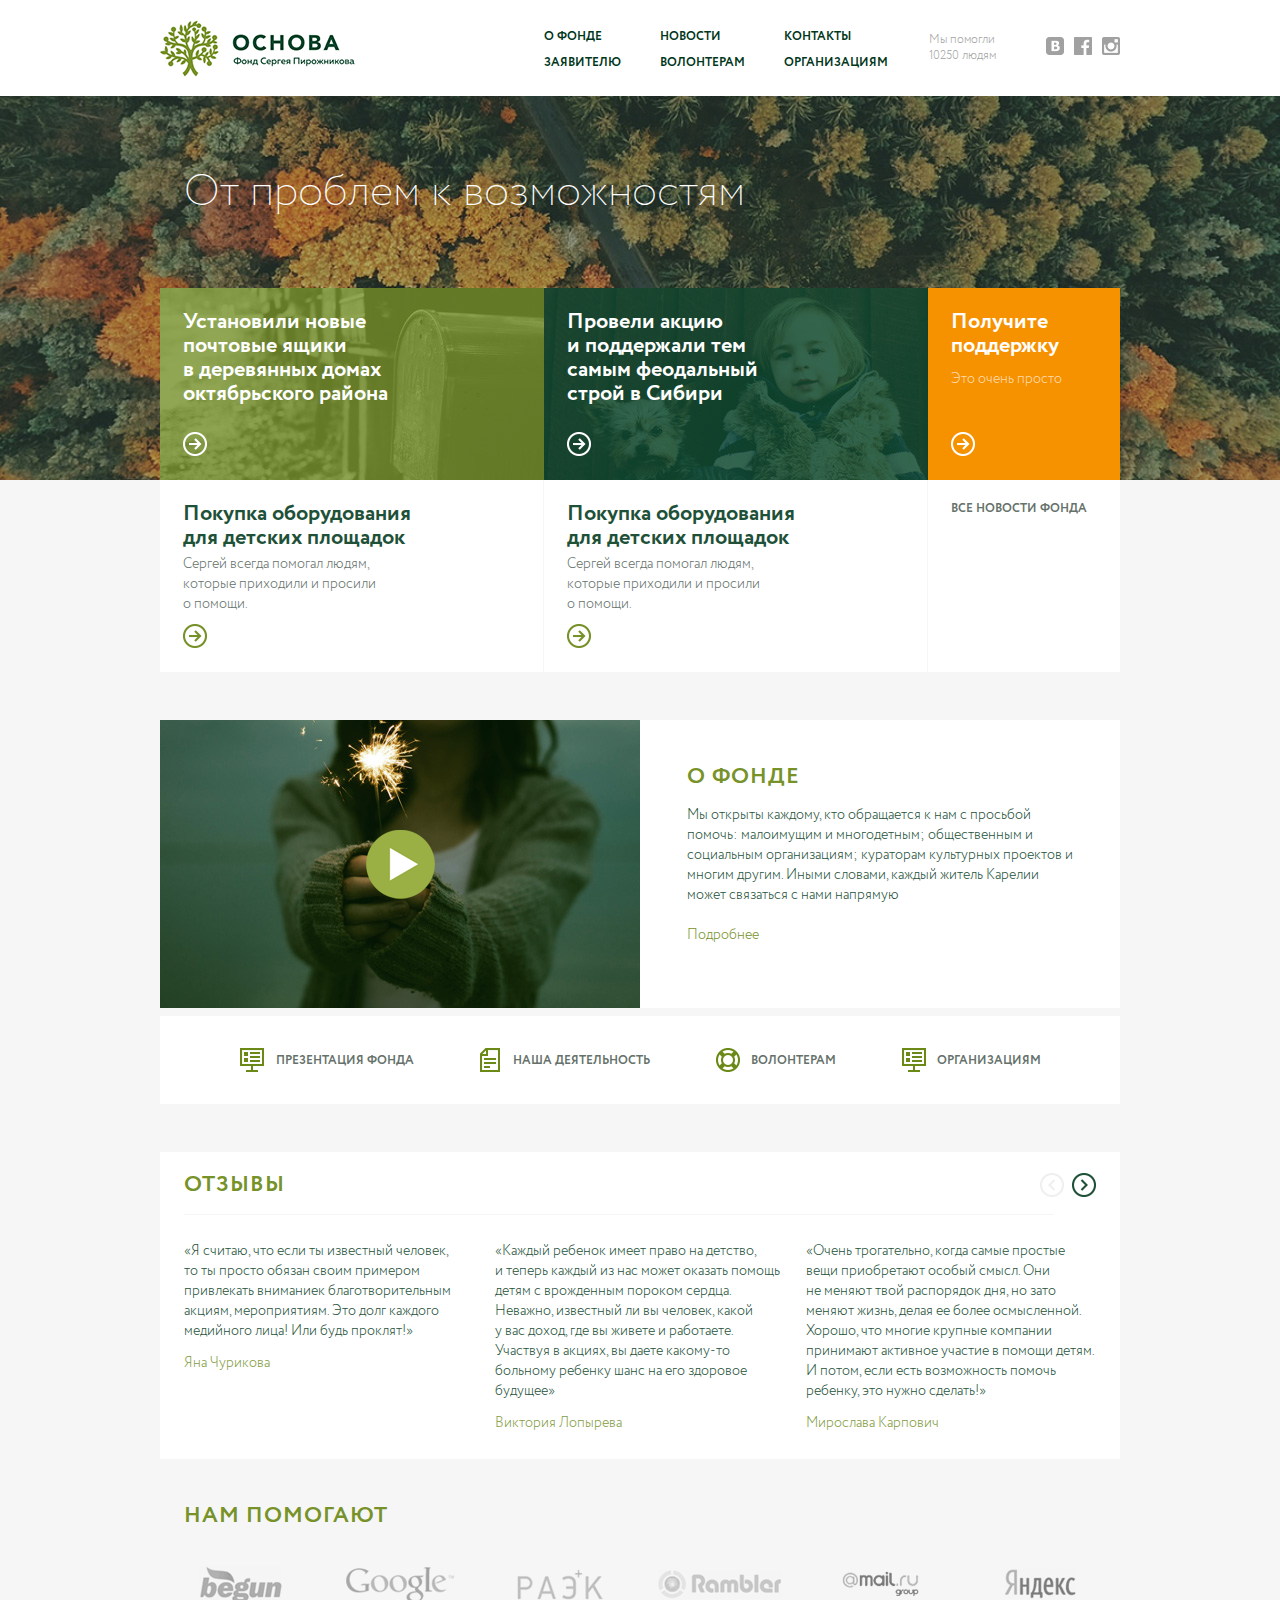
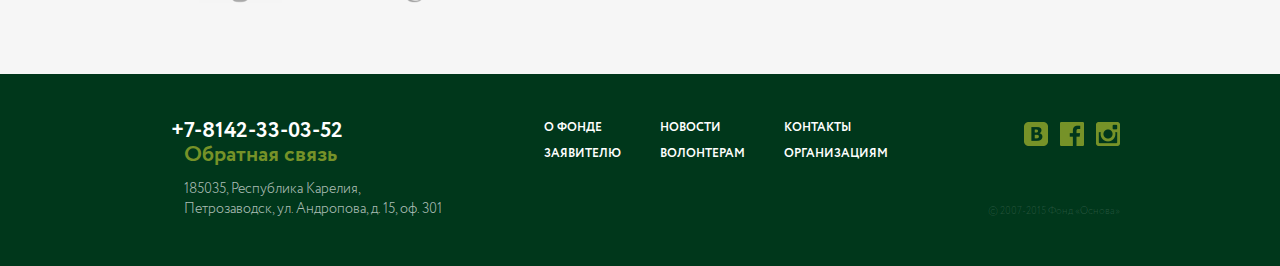
==== index.html @ 76811598 "original" ====
﻿<!DOCTYPE html>
<html>
<head>
	<title>Основа</title>
	<meta charset="utf-8">
	<meta name="viewport" content="width=1020, user-scalable=yes">
	<!--<link href="./favicon.ico" rel="shortcut icon">-->
	<link href="./css/style.css" rel="stylesheet">
	<script src="./js/jquery.js"></script>
	<!--[if IE 8]>
		<script src="http://html5shiv.googlecode.com/svn/trunk/html5.js"></script>
	<![endif]-->
</head>
<body>
	<div class="wrapper">
		<header>
			<img src="./img/logo.png" width="195" height="57" class="logo" alt="">
			<nav>
				<ul>
					<li>
						<p><a href="#">О фонде</a></p>
						<p><a href="#">Заявителю</a></p>
					</li>
					<li>
						<p><a href="#">Новости</a></p>
						<p><a href="#">Волонтерам</a></p>
					</li>
					<li>
						<p><a href="#">Контакты</a></p>
						<p><a href="#">Организациям</a></p>
					</li>
				</ul>
			</nav>
			<h6>Мы помогли<br> <strong>10250</strong> людям</h6>
			<ul>
				<li><a href="#"><img src="./img/vk_icon.png" width="18" height="18" alt=""></a></li>
				<li><a href="#"><img src="./img/fb_icon.png" width="18" height="18" alt=""></a></li>
				<li><a href="#"><img src="./img/in_icon.png" width="18" height="18" alt=""></a></li>
			</ul>
		</header>
		<div class="introduction">
			<img src="./pic/index_intro.jpg" width="1152" height="384" alt="">
		</div>
		<div class="content">
			<h1>От проблем к возможностям</h1>
			<ul class="news-i">
				<li>
					<h3><a href="#">Установили новые почтовые ящики<br> в деревянных домах октябрьского района</a></h3>
					<h6><a href="#"></a></h6>
					<img src="./pic/new_i_1.jpg" width="384" height="192" alt="">
				</li>
				<li>
					<h3><a href="#">Провели акцию<br> и поддержали тем самым феодальный строй в Сибири</a></h3>
					<h6><a href="#"></a></h6>
					<img src="./pic/new_i_2.jpg" width="384" height="192" alt="">
				</li>
				<li>
					<h3><a href="#">Получите поддержку</a></h3>
					<p>Это очень просто</p>
					<h6><a href="#"></a></h6>
				</li>
				<li>
					<h3><a href="#">Покупка оборудования для детских площадок</a></h3>
					<p>Сергей всегда помогал людям, которые приходили и просили<br> о помощи.</p>
					<h6><a href="#"></a></h6>
				</li>
				<li>
					<h3><a href="#">Покупка оборудования для детских площадок</a></h3>
					<p>Сергей всегда помогал людям, которые приходили и просили<br> о помощи.</p>
					<h6><a href="#"></a></h6>
				</li>
				<li>
					<h5><a href="#">Все новости фонда</a></h5>
				</li>
			</ul>
			<div class="about-i">
				<div>
					<div class="video">
						<a href="#"></a>
						<img src="./pic/about_v.jpg" width="480" height="288" alt="">
					</div>
					<div class="information">
						<h2>О фонде</h2>
						<p>Мы открыты каждому, кто обращается к нам с просьбой помочь: малоимущим и многодетным; общественным и социальным организациям; кураторам культурных проектов и многим другим. Иными словами, каждый житель Карелии может связаться с нами напрямую</p>
						<h6><a href="#">Подробнее</a></h6>
					</div>
				</div>
				<ul>
					<li><a href="#" class="icon1">Презентация фонда</a></li>
					<li><a href="#" class="icon2">Наша деятельность</a></li>
					<li><a href="#" class="icon3">Волонтерам</a></li>
					<li><a href="#" class="icon4">Организациям</a></li>
				</ul>
			</div>
			<div class="reviews-i">
				<h2>Отзывы</h2>
				<span class="prev disabled"></span>
				<span class="next"></span>
				<div>
					<ul class="active">
						<li>
							<p>«Я считаю, что если ты известный человек, то ты просто обязан своим примером привлекать вниманиек благотворительным акциям, мероприятиям. Это долг каждого медийного лица! Или будь проклят!»</p>
							<h6>Яна Чурикова</h6>
						</li>
						<li>
							<p>«Каждый ребенок имеет право на детство, и теперь каждый из нас может оказать помощь детям с врожденным пороком сердца. Неважно, известный ли вы человек, какой у вас доход, где вы живете и работаете. Участвуя в акциях, вы даете какому-то больному ребенку шанс на его здоровое будущее»</p>
							<h6>Виктория Лопырева</h6>
						</li>
						<li>
							<p>«Очень трогательно, когда самые простые вещи приобретают особый смысл. Они не меняют твой распорядок дня, но зато меняют жизнь, делая ее более осмысленной. Хорошо, что многие крупные компании принимают активное участие в помощи детям. И потом, если есть возможность помочь ребенку, это нужно сделать!»</p>
							<h6>Мирослава Карпович</h6>
						</li>
					</ul>
					<ul>
						<li>
							<p>«Каждый ребенок имеет право на детство, и теперь каждый из нас может оказать помощь детям с врожденным пороком сердца. Неважно, известный ли вы человек, какой у вас доход, где вы живете и работаете. Участвуя в акциях, вы даете какому-то больному ребенку шанс на его здоровое будущее»</p>
							<h6>Виктория Лопырева</h6>
						</li>
						<li>
							<p>«Я считаю, что если ты известный человек, то ты просто обязан своим примером привлекать вниманиек благотворительным акциям, мероприятиям. Это долг каждого медийного лица! Или будь проклят!»</p>
							<h6>Яна Чурикова</h6>
						</li>
						<li>
							<p>«Очень трогательно, когда самые простые вещи приобретают особый смысл. Они не меняют твой распорядок дня, но зато меняют жизнь, делая ее более осмысленной. Хорошо, что многие крупные компании принимают активное участие в помощи детям. И потом, если есть возможность помочь ребенку, это нужно сделать!»</p>
							<h6>Мирослава Карпович</h6>
						</li>
					</ul>
					<ul>
						<li>
							<p>«Очень трогательно, когда самые простые вещи приобретают особый смысл. Они не меняют твой распорядок дня, но зато меняют жизнь, делая ее более осмысленной. Хорошо, что многие крупные компании принимают активное участие в помощи детям. И потом, если есть возможность помочь ребенку, это нужно сделать!»</p>
							<h6>Мирослава Карпович</h6>
						</li>
						<li>
							<p>«Я считаю, что если ты известный человек, то ты просто обязан своим примером привлекать вниманиек благотворительным акциям, мероприятиям. Это долг каждого медийного лица! Или будь проклят!»</p>
							<h6>Яна Чурикова</h6>
						</li>
						<li>
							<p>«Каждый ребенок имеет право на детство, и теперь каждый из нас может оказать помощь детям с врожденным пороком сердца. Неважно, известный ли вы человек, какой у вас доход, где вы живете и работаете. Участвуя в акциях, вы даете какому-то больному ребенку шанс на его здоровое будущее»</p>
							<h6>Виктория Лопырева</h6>
						</li>
					</ul>
				</div>
			</div>
			<div class="help-i">
				<h2>Нам помогают</h2>
				<ul>
					<li><img src="./pic/h1.png" width="83" height="37" alt="">
					<li><img src="./pic/h2.png" width="110" height="37" alt="">
					<li><img src="./pic/h3.png" width="86" height="31" alt="">
					<li><img src="./pic/h4.png" width="124" height="29" alt="">
					<li><img src="./pic/h5.png" width="77" height="26" alt="">
					<li><img src="./pic/h6.png" width="72" height="30" alt="">
				</ul>
			</div>
		</div>
		<div class="clear"></div>
	</div>
	<footer>
		<div class="contacts">
			<h4><a href="tel:+78142330352">+7-8142-33-03-52</a></h4>
			<h6>Обратная связь</h6>
			<p>185035, Республика Карелия,<br> Петрозаводск, ул. Андропова, д. 15, оф. 301</p>
		</div>
		<ul class="nav">
			<li>
				<p><a href="#">О фонде</a></p>
				<p><a href="#">Заявителю</a></p>
			</li>
			<li>
				<p><a href="#">Новости</a></p>
				<p><a href="#">Волонтерам</a></p>
			</li>
			<li>
				<p><a href="#">Контакты</a></p>
				<p><a href="#">Организациям</a></p>
			</li>
		</ul>
		<ul class="social">
			<li><a href="#"><img src="./img/vk_f_icon.png" width="24" height="24" alt=""></a></li>
			<li><a href="#"><img src="./img/fb_f_icon.png" width="24" height="24" alt=""></a></li>
			<li><a href="#"><img src="./img/in_f_icon.png" width="24" height="24" alt=""></a></li>
		</ul>
		<p class="copy">© 2007-2015  Фонд «Основа»</p>
	</footer>
	<script src="./js/dynamic.js"></script>
</body>
</html>
---- css/style.css ----
﻿/* Fonts */

@font-face {
    font-family:'Circe';
    src:url('../fonts/circel.eot');
    src:url('../fonts/circel.eot?#iefix') format('embedded-opentype'),
        url('../fonts/circel.woff') format('woff'),
        url('../fonts/circel.ttf') format('truetype');
    font-weight:300;
    font-style:normal;
}
@font-face {
    font-family:'Circe';
    src:url('../fonts/circeel.eot');
    src:url('../fonts/circeel.eot?#iefix') format('embedded-opentype'),
        url('../fonts/circeel.woff') format('woff'),
        url('../fonts/circeel.ttf') format('truetype');
    font-weight:200;
    font-style:normal;
}
@font-face {
    font-family:'Circe';
    src:url('../fonts/circeb.eot');
    src:url('../fonts/circeb.eot?#iefix') format('embedded-opentype'),
        url('../fonts/circeb.woff') format('woff'),
        url('../fonts/circeb.ttf') format('truetype');
    font-weight:bold;
    font-style:normal;
}

/* Default */

html {
	height:100%;
}
body {
	width:100%;
	height:100%;
	color:#00361a;
	font-size:12px;
	line-height:16px;
	font-weight:300;
	font-family:'Circe', sans-serif;
	padding:0;
	margin:0;
	background:#f6f6f6;
	-webkit-tap-highlight-color:transparent;
}
p {
	text-indent:0;
	padding:0;
	margin:0 0 16px;
}
table {
	margin:0 0 16px;
	border-collapse:collapse;
}
table td {
	padding:0;
}
:focus {
	outline:none;
}
img {
	padding:0;
	margin:0;
	border:0;
}
a {
	color:#65716a;
	text-decoration:none;
	transition:all 0.1s linear;
	-webkit-transition:all 0.1s linear;
	-moz-transition:all 0.1s linear;
	-o-transition:all 0.1s linear;
}
a:hover {
	text-decoration:none;
}
form {
	margin:0;
}
ul {
	margin:0 0 10px 16px;
	padding:0;
}
ul li {
	padding:0;
	list-style:none;
}
ol {
	margin:0 0 10px 18px;
	padding:0;
}
* +html ol {
	padding:0 0 0 5px;
}
ol li {
	padding:0 0 0 16px;
}
input, select, textarea {
	color:#65716a;
	font-size:12px;
	font-family:'Circe', sans-serif;
	padding:0;
	margin:0;
	background:none;
	border:0;
	-moz-box-shadow:border-box;
	-webkit-box-shadow:border-box;
	box-sizing:border-box;
}
textarea {
	overflow:auto;
}
button {
	font-family:'Circe', sans-serif;
	margin:0;
	border:0;
	-moz-box-shadow:border-box;
	-webkit-box-shadow:border-box;
	box-sizing:border-box;
}
button::-moz-focus-inner {
	padding:0;
	border:0;
}
::-webkit-input-placeholder  {
	color:#a8a8a8;
}
:-moz-placeholder {
	color:#a8a8a8;
}
::-moz-placeholder {
	color:#a8a8a8;
}
:-ms-input-placeholder {
	color:#a8a8a8;
}
.wrapper {
	position:relative;
	min-width:1000px;
	min-height:100%;
	margin:0 auto;
}

/* Core */

header {
	position:relative;
	z-index:50;
	height:96px;
	background:#ffffff;
}
header .logo {
	position:absolute;
	left:50%;
	top:20px;
	margin-left:-480px;
}
header nav {
	position:absolute;
	left:50%;
	top:29px;
	margin:0 0 0 -96px;
}
header nav ul {
	margin:0;
}
header nav ul li {
	float:left;
	margin:0 0 0 39px;
}
header nav ul li:first-child {
	margin-left:0;
}
header nav ul li p {
	font-size:12px;
	line-height:16px;
	font-weight:bold;
	text-transform:uppercase;
	margin:0 0 10px;
}
header nav ul li a {
	color:#00361a;
}
header nav ul li a:hover, nav ul li .active a {
	color:rgb(0,54,26);
	color:rgba(0,54,26,0.3);
}
header h6 {
	position:absolute;
	left:50%;
	top:32px;
	color:#a1a1a1;
	font-size:12px;
	line-height:16px;
	font-weight:300;
	padding:0;
	margin:0 0 0 289px;
}
header > ul {
	position:absolute;
	right:50%;
	top:37px;
	margin:0 -480px 0 0;
}
header > ul li {
	float:left;
	margin:0 0 0 10px;
}
header > ul li:first-child {
	margin-left:0;
}
.introduction {
	position:relative;
	height:384px;
	margin-bottom:-313px;
	background-color:#004024;
}
.introduction img {
	display:none;
}
.introduction.custom {
	height:424px;
	margin-bottom:-366px;
}
.content {
	position:relative;
	z-index:20;
	width:960px;
	margin:0 auto 72px;
}
h1 {
	color:#ffffff;
	font-size:44px;
	line-height:48px;
	font-weight:200;
	padding:0 0 27px;
	margin:0 24px;
}
h4 {
	color:#ffffff;
	font-size:22px;
	line-height:32px;
	font-weight:300;
	padding:0;
	margin:0 24px 20px;
}
h6.date {
	color:rgb(255,255,255);
	color:rgba(255,255,255,0.7);
	font-size:14px;
	line-height:20px;
	font-weight:normal;
	padding:0;
	margin:-3px 24px 42px;
}
.news-i {
	clear:both;
	overflow:hidden;
	margin:46px 0 0;
}
.news-i li {
	position:relative;
	float:left;
	width:384px;
	height:192px;
	padding:22px 120px 54px 23px;
	background:#ffffff;
	border-right:1px solid #f6f6f6;
	-moz-box-shadow:border-box;
	-webkit-box-shadow:border-box;
	box-sizing:border-box;
}
.news-i li h3 {
	position:relative;
	z-index:5;
	color:#1e5138;
	font-size:22px;
	line-height:24px;
	padding:0;
	margin:0 0 4px;
}
.news-i li h3 a {
	color:#1e5138;
}
.news-i li p {
	position:relative;
	z-index:5;
	color:#65716a;
	font-size:14px;
	line-height:20px;
	margin:0 0 4px;
}
.news-i li h6 {
	position:absolute;
	left:23px;
	bottom:24px;
	z-index:5;
	padding:0;
	margin:0;
}
.news-i li h6 a {
	display:block;
	width:24px;
	height:24px;
	background:url('../img/more_icon.png') no-repeat left -24px;
}
.news-i li img {
	position:absolute;
	left:0;
	top:0;
	min-width:384px;
	min-height:192px;
}
.news-i li:nth-child(1), .news-i li:nth-child(2), .news-i li:nth-child(3) {
	border-right-width:0;
}
.news-i li:nth-child(1) h3, .news-i li:nth-child(2) h3, .news-i li:nth-child(3) h3 {
	color:#ffffff;
}
.news-i li:nth-child(1) h3 a, .news-i li:nth-child(2) h3 a, .news-i li:nth-child(3) h3 a {
	color:#ffffff;
}
.news-i li:nth-child(1) p, .news-i li:nth-child(2) p, .news-i li:nth-child(3) p {
	color:rgb(255,255,255);
	color:rgba(255,255,255,0.7);
}
.news-i li:nth-child(1) h6 a, .news-i li:nth-child(2) h6 a, .news-i li:nth-child(3) h6 a {
	background-position:left top;
}
.news-i li:nth-child(3), .news-i li:nth-child(6) {
	width:192px;
	height:192px;
	padding:22px 23px 54px 23px;
	border-right-width:0;
}
.news-i li:nth-child(3) {
	background:#f69100;
}
.news-i li:nth-child(3) h3 {
	margin:0 0 11px;
}
.news-i li h5 {
	position:absolute;
	left:23px;
	top:21px;
	color:#65716a;
	font-size:12px;
	line-height:16px;
	text-transform:uppercase;
	padding:0;
	margin:0;
}
.news-i li h5 a {
	color:#65716a;
}
.about-i {
	margin:48px 0 0;
}
.about-i > div {
	clear:both;
	overflow:hidden;
	background:#ffffff;
}
.about-i .video {
	overflow:hidden;
	position:relative;
	float:left;
	width:480px;
	height:288px;
}
.about-i .video img {
	position:absolute;
	left:0;
	top:0;
	min-width:480px;
	min-height:288px;
}
.about-i .video a {
	position:absolute;
	left:0;
	top:0;
	z-index:5;
	display:block;
	width:480px;
	height:288px;
	background:url('../img/play_icon.png') no-repeat center center;
	transition:all 0.1s linear;
	-webkit-transition:all 0.1s linear;
	-moz-transition:all 0.1s linear;
	-o-transition:all 0.1s linear;
}
.about-i .video a:hover {
	opacity:0.9;
}
.about-i .information {
	float:right;
	width:480px;
	padding:43px 45px 21px 47px;
	-moz-box-shadow:border-box;
	-webkit-box-shadow:border-box;
	box-sizing:border-box;
}
.about-i .information h2 {
	color:#769228;
	font-size:22px;
	line-height:28px;
	text-transform:uppercase;
	letter-spacing:1px;
	padding:0;
	margin:0 0 14px;
}
.about-i .information p {
	color:#1e5138;
	font-size:14px;
	line-height:20px;
	margin:0 0 20px;
}
.about-i .information h6 {
	color:#1e5138;
	font-size:14px;
	line-height:20px;
	font-weight:normal;
	padding:0;
	margin:0 0 20px;
}
.about-i .information h6 a {
	color:#769228;
}
.about-i ul {
	text-align:center;
	padding:32px 20px 20px;
	margin:8px 0 0;
	background:#ffffff;
}
.about-i ul li {
	display:inline-block;
	vertical-align:top;
	margin:0 26px 10px 27px;
}
.about-i ul li a {
	display:block;
	color:#65716a;
	font-size:12px;
	line-height:16px;
	font-weight:bold;
	text-transform:uppercase;
	padding:5px;
}
.about-i ul li a.icon1 {
	padding-left:41px;
	background:url('../img/about_icon1.png') no-repeat 5px top;
}
.about-i ul li a.icon2 {
	padding-left:38px;
	background:url('../img/about_icon2.png') no-repeat 5px top;
}
.about-i ul li a.icon3 {
	padding-left:40px;
	background:url('../img/about_icon3.png') no-repeat 5px top;
}
.about-i ul li a.icon4 {
	padding-left:40px;
	background:url('../img/about_icon1.png') no-repeat 5px top;
}
.reviews-i {
	position:relative;
	padding:19px 24px 14px 24px;
	margin:48px 0 0;
	background:#ffffff;
}
.reviews-i h2 {
	color:#769228;
	font-size:22px;
	line-height:28px;
	text-transform:uppercase;
	letter-spacing:1px;
	padding:0 0 15px;
	margin:0 42px 26px 0;
	border-bottom:1px solid #f6f6f6;
}
.reviews-i .prev, .reviews-i .next {
	position:absolute;
	top:21px;
	display:block;
	width:24px;
	height:24px;
	cursor:pointer;
}
.reviews-i .prev {
	right:56px;
	background:url('../img/arrow_icons.png') no-repeat left top;
}
.reviews-i .prev.disabled {
	cursor:default;
	background-position:left -24px;
}
.reviews-i .next {
	right:24px;
	background:url('../img/arrow_icons.png') no-repeat -24px top;
}
.reviews-i .next.disabled {
	cursor:default;
	background-position:-24px -24px;
}
.reviews-i ul {
	clear:both;
	overflow:hidden;
	display:none;
	margin:0;
}
.reviews-i ul.active {
	display:block;
}
.reviews-i ul li {
	float:left;
	width:290px;
	margin:0 0 0 21px;
}
.reviews-i ul li:first-child {
	margin-left:0;
}
.reviews-i ul li p {
	color:#1e5138;
	font-size:14px;
	line-height:20px;
	margin:0 0 12px;
}
.reviews-i ul li h6 {
	color:#829b40;
	font-size:14px;
	line-height:20px;
	font-weight:300;
	padding:0;
	margin:0 0 12px;
}
.help-i {
	margin:43px 0 -22px;
}
.help-i h2 {
	color:#769228;
	font-size:22px;
	line-height:28px;
	text-transform:uppercase;
	letter-spacing:1px;
	padding:0 0 15px;
	margin:0 24px 8px;
	border-bottom:1px solid #f6f6f6;
}
.help-i ul {
	clear:both;
	overflow:hidden;
	margin:0;
}
.help-i ul li {
	overflow:hidden;
	position:relative;
	float:left;
	width:140px;
	height:60px;
	margin:0 10px 10px;
}
.help-i ul li img {
	position:absolute;
	top:0;
	right:0;
	bottom:0;
	left:0;
	max-width:140px;
	max-height:80px;
	margin:auto;
}
.clear {
	clear:both;
	overflow:hidden;
	height:192px;
}
footer {
	position:relative;
	height:192px;
	margin:-192px 0 0;
	background:#00371b;
}
footer .nav {
	position:absolute;
	left:50%;
	top:46px;
	margin:0 0 0 -96px;
}
footer .nav li {
	float:left;
	margin:0 0 0 39px;
}
footer .nav li:first-child {
	margin-left:0;
}
footer .nav li p {
	font-size:12px;
	line-height:16px;
	font-weight:bold;
	text-transform:uppercase;
	margin:0 0 10px;
}
footer .nav li a {
	color:#ffffff;
}
footer .social {
	position:absolute;
	right:50%;
	top:48px;
	margin:0 -480px 0 0;
}
footer .social li {
	float:left;
	margin:0 0 0 12px;
}
footer .social li:first-child {
	margin-left:0;
}
footer .copy {
	position:absolute;
	right:50%;
	top:131px;
	color:rgb(255,255,255);
	color:rgba(255,255,255,0.15);
	font-size:10px;
	line-height:12px;
	font-weight:300;
	padding:0;
	margin:0 -480px 0 0;
}
footer .contacts {
	position:absolute;
	left:50%;
	top:45px;
	width:300px;
	margin:0 0 0 -456px;
}
footer .contacts h4 {
	color:#ffffff;
	font-size:22px;
	line-height:24px;
	text-indent:-13px;
	font-weight:bold;
	padding:0;
	margin:0;
}
footer .contacts h4 a {
	color:#ffffff;
}
footer .contacts h6 {
	color:#769228;
	font-size:22px;
	line-height:24px;
	padding:0;
	margin:0;
}
footer .contacts p {
	color:rgb(255,255,255);
	color:rgba(255,255,255,0.7);
	font-size:14px;
	line-height:20px;
	margin:12px 0 0;
}
.about-b {
	margin:46px 0 0;
}
.about-b .core {
	clear:both;
	overflow:hidden;
	background:#ffffff;
}
.about-b .information {
	position:relative;
	float:left;
	width:480px;
	min-height:288px;
	padding:18px 80px 53px 24px;
	-moz-box-shadow:border-box;
	-webkit-box-shadow:border-box;
	box-sizing:border-box;
}
.about-b .information h2 {
	color:#003a1e;
	font-size:22px;
	line-height:32px;
	font-weight:300;
	padding:0;
	margin:0;
}
.about-b .information ul {
	position:absolute;
	left:24px;
	bottom:19px;
	margin:0;
}
.about-b .information ul li {
	float:left;
	font-size:12px;
	line-height:16px;
	font-weight:bold;
	text-transform:uppercase;
	margin:0 0 0 30px;
}
.about-b .information ul li:first-child {
	margin-left:0;
}
.about-b .information ul li a {
	color:#769127;
}
.about-b .core .video {
	overflow:hidden;
	position:relative;
	float:right;
	width:480px;
	height:288px;
}
.about-b .video img {
	position:absolute;
	left:0;
	top:0;
	min-width:480px;
	min-height:288px;
}
.about-b .video a {
	position:absolute;
	left:0;
	top:0;
	z-index:5;
	display:block;
	width:480px;
	height:288px;
	background:url('../img/play_icon.png') no-repeat center center;
	transition:all 0.1s linear;
	-webkit-transition:all 0.1s linear;
	-moz-transition:all 0.1s linear;
	-o-transition:all 0.1s linear;
}
.about-b .video a:hover {
	opacity:0.9;
}
.about-b .description {
	padding:26px 24px 26px;
	margin:8px 0 0;
	background:#ffffff;
}
.about-b .description p {
	color:#65716a;
	font-size:14px;
	line-height:20px;
	margin:0 0 20px;
}
.infographics-b {
	margin:48px 0 0;
}
.infographics-b > ul {
	clear:both;
	overflow:hidden;
	margin:0;
}
.infographics-b > ul > li {
	position:relative;
	float:left;
	width:480px;
	height:192px;
	color:#ffffff;
	padding:19px 24px 10px;
	background:#296049;
	-moz-box-shadow:border-box;
	-webkit-box-shadow:border-box;
	box-sizing:border-box;
}
.infographics-b > ul > li:nth-child(2) {
	width:288px;
	background:#779229;
}
.infographics-b > ul > li:nth-child(3) {
	width:192px;
	background:#f69100;
}
.infographics-b > ul > li h3 {
	font-size:22px;
	line-height:28px;
	text-transform:uppercase;
	letter-spacing:1px;
	padding:0;
	margin:0 0 12px;
}
.infographics-b > ul > li p {
	font-size:14px;
	line-height:16px;
	margin:0 0 16px;
}
.infographics-b > ul > li > ul {
	position:absolute;
	left:24px;
	bottom:16px;
	margin:0;
}
.infographics-b > ul > li > ul > li {
	position:relative;
	float:left;
	margin:0 0 0 61px;
}
.infographics-b > ul > li > ul > li:before {
	content:'';
	position:absolute;
	left:-30px;
	top:6px;
	width:1px;
	height:68px;
	background:#759227;
}
.infographics-b > ul > li > ul > li:first-child {
	margin-left:0;
}
.infographics-b > ul > li > ul > li:first-child:before {
	display:none;
}
.infographics-b > ul > li > ul > li h5 {
	font-size:60px;
	line-height:60px;
	font-weight:200;
	padding:0;
	margin:0;
}
.infographics-b > ul > li > ul > li p {
	font-size:12px;
	line-height:16px;
	text-transform:uppercase;
	margin:2px 0 0;
}
.infographics-b > div {
	height:662px;
	padding:43px 520px 20px 24px;
	background:#ffffff url('../pic/infographics.png') no-repeat right top;
	-moz-box-shadow:border-box;
	-webkit-box-shadow:border-box;
	box-sizing:border-box;
}
.infographics-b h2 {
	color:#779229;
	font-size:22px;
	line-height:28px;
	text-transform:uppercase;
	letter-spacing:1px;
	padding:0;
	margin:0 0 10px;
}
.infographics-b p {
	color:#296049;
	font-size:14px;
	line-height:20px;
	margin:0 0 20px;
}
.infographics-b > div ul {
	margin:36px 0 0;
}
.infographics-b > div ul li {
	position:relative;
	float:left;
	width:133px;
	padding:0 0 0 23px;
	margin:0 0 0 20px;
}
.infographics-b > div ul li:first-child {
	margin-left:0;
}
.infographics-b > div ul li:before {
	content:'';
	position:absolute;
	left:0;
	top:3px;
	width:1px;
	height:calc(100% - 7px);
	background:#e3e9d4;
}
.infographics-b > div ul li p {
	color:#296049;
	font-size:14px;
	line-height:20px;
	margin:4px 0 0;
}
.infographics-b > div ul li p:first-child {
	margin-top:0;
}
.interaction-b {
	padding:19px 24px 14px;
	margin:48px 0 0;
	background:#ffffff;
}
.interaction-b h2 {
	color:#779229;
	font-size:22px;
	line-height:28px;
	text-transform:uppercase;
	letter-spacing:1px;
	padding:0;
	margin:0 0 18px;
}
.interaction-b ul {
	clear:both;
	overflow:hidden;
	margin:0;
}
.interaction-b ul li {
	float:left;
	width:290px;
	margin:0 0 10px 21px;
}
.interaction-b ul li:first-child {
	margin-left:0;
}
.interaction-b ul li h5 {
	color:#1e5138;
	font-size:14px;
	line-height:20px;
	padding:0;
	margin:0;
}
.interaction-b ul li p {
	color:#65716a;
	font-size:14px;
	line-height:20px;
	margin:0;
}
.interaction-b ul li button {
	color:#ffffff;
	font-size:12px;
	line-height:16px;
	font-weight:bold;
	text-transform:uppercase;
	cursor:pointer;
	padding:10px 15px 6px;
	margin:10px 0 0;
	background:#759227;
	-webkit-border-radius:5px;
	-moz-border-radius:5px;
	border-radius:5px;
}
.peoples-b {
	margin:48px 0 0;
}
.peoples-b > div {
	position:relative;
	min-height:394px;
	margin:48px 0 0;
	background:#ffffff;
}
.peoples-b > div:first-child {
	margin-top:0;
}
.peoples-b .photo {
	overflow:hidden;
	position:absolute;
	left:0;
	top:0;
	z-index:5;
	width:392px;
	height:394px;
}
.peoples-b .photo img {
	position:absolute;
	left:0;
	top:0;
	min-width:392px;
	min-height:394px;
}
.peoples-b .core {
	padding:44px 64px 38px 440px;
}
.peoples-b .core h2 {
	color:#779229;
	font-size:22px;
	line-height:28px;
	text-transform:uppercase;
	letter-spacing:1px;
	padding:0;
	margin:0 0 18px;
}
.peoples-b .core p {
	color:#1e5138;
	font-size:14px;
	line-height:20px;
	margin:0 0 20px;
}
.peoples-b .core p span {
	color:#759227;
}
.peoples-b > div:nth-child(2n) .core {
	padding:44px 420px 38px 48px;
}
.peoples-b > div:nth-child(2n) .photo {
	left:auto;
	right:0;
}
.goal-b {
	padding:19px 0 22px;
	margin:62px 0 0;
	background:#ffffff;
}
.goal-b ul {
	margin:0;
}
.goal-b ul li {
	display:inline-block;
	vertical-align:top;
}
.goal-b h2 {
	color:#779229;
	font-size:22px;
	line-height:28px;
	text-transform:uppercase;
	letter-spacing:1px;
	padding:0;
	margin:0 24px 16px;
}
.goal-b ul {
	margin:0 0 0 24px;
}
.goal-b ul li {
	display:inline-block;
	width:200px;
	vertical-align:top;
	margin:0 37px 16px 0;
}
.goal-b ul li:nth-child(4n) {
	margin-right:-10px;
}
.goal-b ul li h6 {
	display:inline-block;
	min-width:20px;
	color:#769127;
	font-size:14px;
	line-height:18px;
	text-align:center;
	vertical-align:top;
	padding:2px 0 0;
	margin:0 0 10px;
	border:2px solid #769127;
	-webkit-border-radius:50%;
	-moz-border-radius:50%;
	border-radius:50%;
}
.goal-b ul li h3 {
	color:#1e5138;
	font-size:14px;
	line-height:20px;
	padding:0;
	margin:0 0 4px;
}
.goal-b ul li p {
	color:#65716a;
	font-size:14px;
	line-height:20px;
	margin:0 0 4px;
}
.form-b {
	position:relative;
	text-align:right;
	margin:51px 24px 0;
}
.form-b h2 {
	color:#779229;
	font-size:22px;
	line-height:28px;
	text-align:left;
	text-transform:uppercase;
	letter-spacing:1px;
	padding:0;
	margin:0 180px 42px 0;
}
.form-b h6 {
	position:absolute;
	right:3px;
	top:1px;
	font-size:12px;
	line-height:16px;
	text-transform:uppercase;
	padding:0;
	margin:0;
}
.form-b h6 a {
	display:block;
	color:#65716a;
	padding:5px 5px 5px 37px;
	background:url('../img/about_icon2.png') no-repeat 5px top;
}
.form-b div {
	clear:both;
	overflow:hidden;
	text-align:left;
	white-space:nowrap;
}
.form-b div > div {
	display:inline-block;
	width:432px;
	vertical-align:top;
	white-space:normal;
	margin:0 0 0 45px;
}
.form-b div > div:first-child {
	margin-left:0;
}
.form-b p {
	color:#65716a;
	font-size:14px;
	line-height:20px;
	margin:0 0 26px;
}
.form-b p strong {
	display:block;
	margin:0 0 2px;
}
.form-b p span {
	display:block;
	color:#65716a;
	font-size:12px;
	line-height:20px;
	margin:13px 0 21px;
}
.form-b p select {
	width:100%;
	color:#1e5138;
	font-size:14px;
	font-weight:bold;
	padding:8px 11px;
	margin-top:6px;
	background:#ffffff;
	border:1px solid #b5c4bd;
}
.form-b p input, .form-b p textarea {
	width:100%;
	color:#003a1e;
	font-size:22px;
	padding:4px 14px 3px;
	border:1px solid #b5c4bd;
}
.form-b p textarea {
	min-height:464px;
	resize:vertical;
	margin:0 0 -6px;
}
.form-b p textarea.custom {
	min-height:280px;
}
.form-b button {
	color:#ffffff;
	font-size:12px;
	line-height:16px;
	font-weight:bold;
	text-transform:uppercase;
	cursor:pointer;
	padding:10px 15px 6px;
	margin:-2px 0 0;
	background:#759227;
	-webkit-border-radius:5px;
	-moz-border-radius:5px;
	border-radius:5px;
}
.form-b h4 {
	color:#65716a;
	font-size:22px;
	line-height:32px;
	font-weight:300;
	text-align:left;
	padding:0;
	margin:-16px 0 24px;
}
.form-b h5 {
	color:#65716a;
	font-size:14px;
	line-height:20px;
	font-weight:300;
	text-align:left;
	padding:0;
	margin:0 0 44px;
}
.form-b h5 strong {
	display:block;
	margin:0 0 4px;
}
.declarant-b {
	clear:both;
	overflow:hidden;
	margin:62px 0 0;
	background:url('../img/declarant_bg.png') repeat-y center;
}
.declarant-b > div {
	float:left;
	width:50%;
	padding:19px 14px 16px 24px;
	-moz-box-shadow:border-box;
	-webkit-box-shadow:border-box;
	box-sizing:border-box;
}
.declarant-b h2 {
	color:#779229;
	font-size:22px;
	line-height:28px;
	text-transform:uppercase;
	letter-spacing:1px;
	padding:0;
	margin:0 10px 16px 0;
}
.declarant-b > div:nth-child(2n) h2 {
	color:#ffffff;
}
.declarant-b ul {
	margin:0;
}
.declarant-b ul li {
	display:inline-block;
	width:200px;
	vertical-align:top;
	margin:0 37px 16px 0;
}
.declarant-b ul li:nth-child(2n) {
	margin-right:-10px;
}
.declarant-b ul li h6 {
	display:inline-block;
	min-width:20px;
	color:#769127;
	font-size:14px;
	line-height:18px;
	text-align:center;
	vertical-align:top;
	padding:2px 0 0;
	margin:0 0 10px;
	border:2px solid #769127;
	-webkit-border-radius:50%;
	-moz-border-radius:50%;
	border-radius:50%;
}
.declarant-b ul li h3 {
	color:#1e5138;
	font-size:14px;
	line-height:20px;
	padding:0;
	margin:0 0 4px;
}
.declarant-b ul li p {
	color:#65716a;
	font-size:14px;
	line-height:20px;
	margin:0;
}
.declarant-b > div:nth-child(2n) ul li h6 {
	color:#ffffff;
	margin-bottom:12px;
	border:2px solid #ffffff;
}
.declarant-b > div:nth-child(2n) ul li p {
	font-size:14px;
	line-height:16px;
	margin:0 0 4px;
}
.declarant-b > div:nth-child(2n) ul li h3, .declarant-b > div:nth-child(2n) ul li p {
	color:#ffffff;
}
#map {
	position:relative;
	height:384px;
	background-color:#004024;
}
.contacts-b {
	clear:both;
	overflow:hidden;
	margin:-48px 0 0;
	background:url('../img/contacts_bg.png') repeat-y center;
}
.contacts-b > div {
	float:left;
	width:50%;
	padding:19px 24px 24px;
	-moz-box-shadow:border-box;
	-webkit-box-shadow:border-box;
	box-sizing:border-box;
}
.contacts-b h2 {
	color:#779229;
	font-size:22px;
	line-height:28px;
	text-transform:uppercase;
	letter-spacing:1px;
	padding:0;
	margin:0 0 18px;
}
.contacts-b p {
	color:#65716a;
	font-size:14px;
	line-height:20px;
	margin:0 0 26px;
}
.contacts-b p strong {
	display:block;
	margin:0 0 2px;
}
.contacts-b p input, .contacts-b p textarea {
	width:100%;
	color:#003a1e;
	font-size:22px;
	padding:4px 14px 3px;
	border:1px solid #b5c4bd;
}
.contacts-b p textarea {
	min-height:110px;
	resize:vertical;
	margin:0 0 -6px;
}
.contacts-b button {
	color:#ffffff;
	font-size:12px;
	line-height:16px;
	font-weight:bold;
	text-transform:uppercase;
	cursor:pointer;
	padding:10px 15px 6px;
	margin:-2px 0 0;
	background:#759227;
	-webkit-border-radius:5px;
	-moz-border-radius:5px;
	border-radius:5px;
}
.contacts-b > div:first-child h2 {
	color:#ffffff;
	margin:0 0 26px;
}
.contacts-b > div h5 {
	color:#ffffff;
	font-size:22px;
	line-height:32px;
	font-weight:300;
	padding:0;
	margin:0;
}
.breadcrumbs {
	clear:both;
	overflow:hidden;
	width:920px;
	padding:0 8px 0 24px;
	margin:21px auto 19px;
}
.breadcrumbs li {
	position:relative;
	float:left;
	color:#a1a1a1;
	font-size:12px;
	line-height:16px;
	margin:0 16px 0 0;
}
.breadcrumbs li:after {
	content:'/';
	position:absolute;
	right:-10px;
	top:0;
}
.breadcrumbs li:last-child:after {
	display:none;
}
.breadcrumbs li a {
	color:#6f8c1d;
}
.news-b {
	position:relative;
	width:960px;
	padding:2px 0 0;
	margin:0 auto 72px;
}
.news-b h1 {
	color:#00371b;
	padding:0;
	margin:0 400px 38px 24px;
}
.news-b ul {
	position:absolute;
	right:0;
	top:22px;
}
.news-b ul li {
	float:left;
	font-size:12px;
	line-height:16px;
	font-weight:bold;
	text-transform:uppercase;
	margin:0 0 0 19px;
}
.news-b ul li a {
	color:#759126;
}
.news-b div {
	position:relative;
	padding:22px 24px 40px;
	margin:16px 0 0;
	background:#ffffff;
	-moz-box-shadow:border-box;
	-webkit-box-shadow:border-box;
	box-sizing:border-box;
}
.news-b div h2 {
	color:#1e5138;
	font-size:22px;
	line-height:24px;
	padding:0;
	margin:0 0 12px;
}
.news-b div h2 a {
	color:#1e5138;
}
.news-b div p {
	color:#65716a;
	font-size:14px;
	line-height:20px;
	margin:0 0 10px;
}
.news-b div h6 {
	position:absolute;
	left:24px;
	bottom:18px;
	color:#65716a;
	font-size:14px;
	line-height:20px;
	font-weight:normal;
	padding:0;
	margin:0;
}
.news-b div.imaged {
	min-height:192px;
	padding-right:312px;
}
.news-b div .picture {
	overflow:hidden;
	position:absolute;
	right:0;
	top:0;
	width:288px;
	height:192px;
	padding:0;
	margin:0;
}
.news-b div .picture img {
	position:absolute;
	left:0;
	top:0;
	min-width:288px;
	min-height:192px;
}
.news-b h5 {
	font-size:12px;
	line-height:16px;
	text-align:center;
	text-transform:uppercase;
	padding:0;
	margin:16px 0 0;
}
.news-b h5 a {
	display:block;
	color:#769228;
	padding:23px 21px 21px;
	background:#ffffff;
	border:2px solid #89a045;
}
.new-s > div {
	position:relative;
	padding:23px 24px 18px;
	background:#ffffff;
}
.new-s p {
	color:#65716a;
	font-size:16px;
	line-height:24px;
	margin:0 0 24px;
}
.new-s h6 {
	font-size:12px;
	line-height:16px;
	text-transform:uppercase;
	padding:0;
	margin:34px 0 19px -5px;
}
.new-s h6 a {
	display:block;
	color:#65716a;
	padding:5px 5px 5px 37px;
	background:url('../img/about_icon2.png') no-repeat 5px top;
}
.new-s .social {
	position:absolute;
	right:27px;
	bottom:38px;
}
.new-s .social img {
	margin:0 0 -5px;
}
.new-s .incut {
	clear:both;
	overflow:hidden;
	margin:37px 0 35px;
}
.new-s .incut img {
	float:left;
	width:520px;
	height:auto;
}
.new-s .incut h4 {
	float:right;
	width:370px;
	color:#65716a;
	font-size:12px;
	line-height:16px;
	font-weight:normal;
	padding:0;
	margin:1px 0 0;
}
.new-s h5 {
	clear:both;
	overflow:hidden;
	font-size:12px;
	line-height:16px;
	text-align:center;
	text-transform:uppercase;
	padding:0;
	margin:16px 0 0;
	background:#ffffff;
	border:2px solid #89a045;
}
.new-s h5 a {
	display:block;
	color:#769228;
	padding:23px 22px 21px;
}
.new-s h5 a.prev {
	float:left;
}
.new-s h5 a.next {
	float:right;
}
.support-b {
	padding:18px 24px 10px;
	margin:48px 0 0;
	background:#ffffff;
}
.support-b h2 {
	color:#769228;
	font-size:22px;
	line-height:32px;
	font-weight:300;
	padding:0;
	margin:0 0 8px;
}
.support-b ul {
	clear:both;
	overflow:hidden;
	margin:0;
}
.support-b ul li {
	display:inline-block;
	width:260px;
	font-size:14px;
	line-height:20px;
	color:#65716a;
	vertical-align:top;
	margin:0 57px 20px 0;
}
.support-b ul li:nth-child(3n) {
	margin-right:-20px;
}
.support-us {
	padding:20px 24px 18px;
	margin:62px 0 0;
	background:#ffffff;
}
.support-us h2 {
	color:#769228;
	font-size:22px;
	line-height:28px;
	text-transform:uppercase;
	letter-spacing:1px;
	padding:0;
	margin:0 0 34px;
}
.support-us ul {
	margin:0;
}
.support-us ul li {
	display:inline-block;
	width:390px;
	vertical-align:top;
	margin:0 62px 0 0;
}
.support-us ul li:nth-child(2n) {
	margin-right:-20px;
}
.support-us ul li p {
	position:relative;
	color:#65716a;
	font-size:14px;
	line-height:20px;
	padding:0 0 0 19px;
	margin:0 0 20px;
}
.support-us ul li p:before {
	content:'';
	position:absolute;
	left:0;
	top:6px;
	width:8px;
	height:8px;
	background:#78932b;
	-webkit-border-radius:50%;
	-moz-border-radius:50%;
	border-radius:50%;
}
.subscribe {
	display:none;
	position:fixed;
	left:0;
	top:0;
	z-index:1000;
	width:100%;
	height:100%;
	background:url('../img/fade_bg.png') repeat;
}
.subscribe .close {
	position:absolute;
	right:0;
	top:0;
	display:block;
	width:64px;
	height:64px;
	cursor:pointer;
	background:url('../img/close_icon.png') no-repeat center center;
}
.subscribe > div {
	position:absolute;
	top:50%;
	left:50%;
	width:600px;
	color:#ffffff;
	margin:-88px 0 0 -300px;
}
.subscribe h3 {
	font-size:44px;
	line-height:48px;
	font-weight:200;
	text-align:center;
	padding:0;
	margin:0 0 60px;
}
.subscribe p {
	font-size:14px;
	line-height:20px;
	margin:0 189px 0 0;
}
.subscribe p strong {
	display:block;
	margin:0 0 2px;
}
.subscribe p input {
	width:100%;
	color:#003a1e;
	font-size:22px;
	padding:10px 15px 13px;
	background:#ffffff;
}
.subscribe button {
	position:absolute;
	right:0;
	bottom:0;
	width:182px;
	color:#ffffff;
	font-size:22px;
	line-height:28px;
	font-weight:300;
	cursor:pointer;
	padding:12px 15px 14px;
	background:#f69100;
	-webkit-border-radius:5px;
	-moz-border-radius:5px;
	border-radius:5px;
}
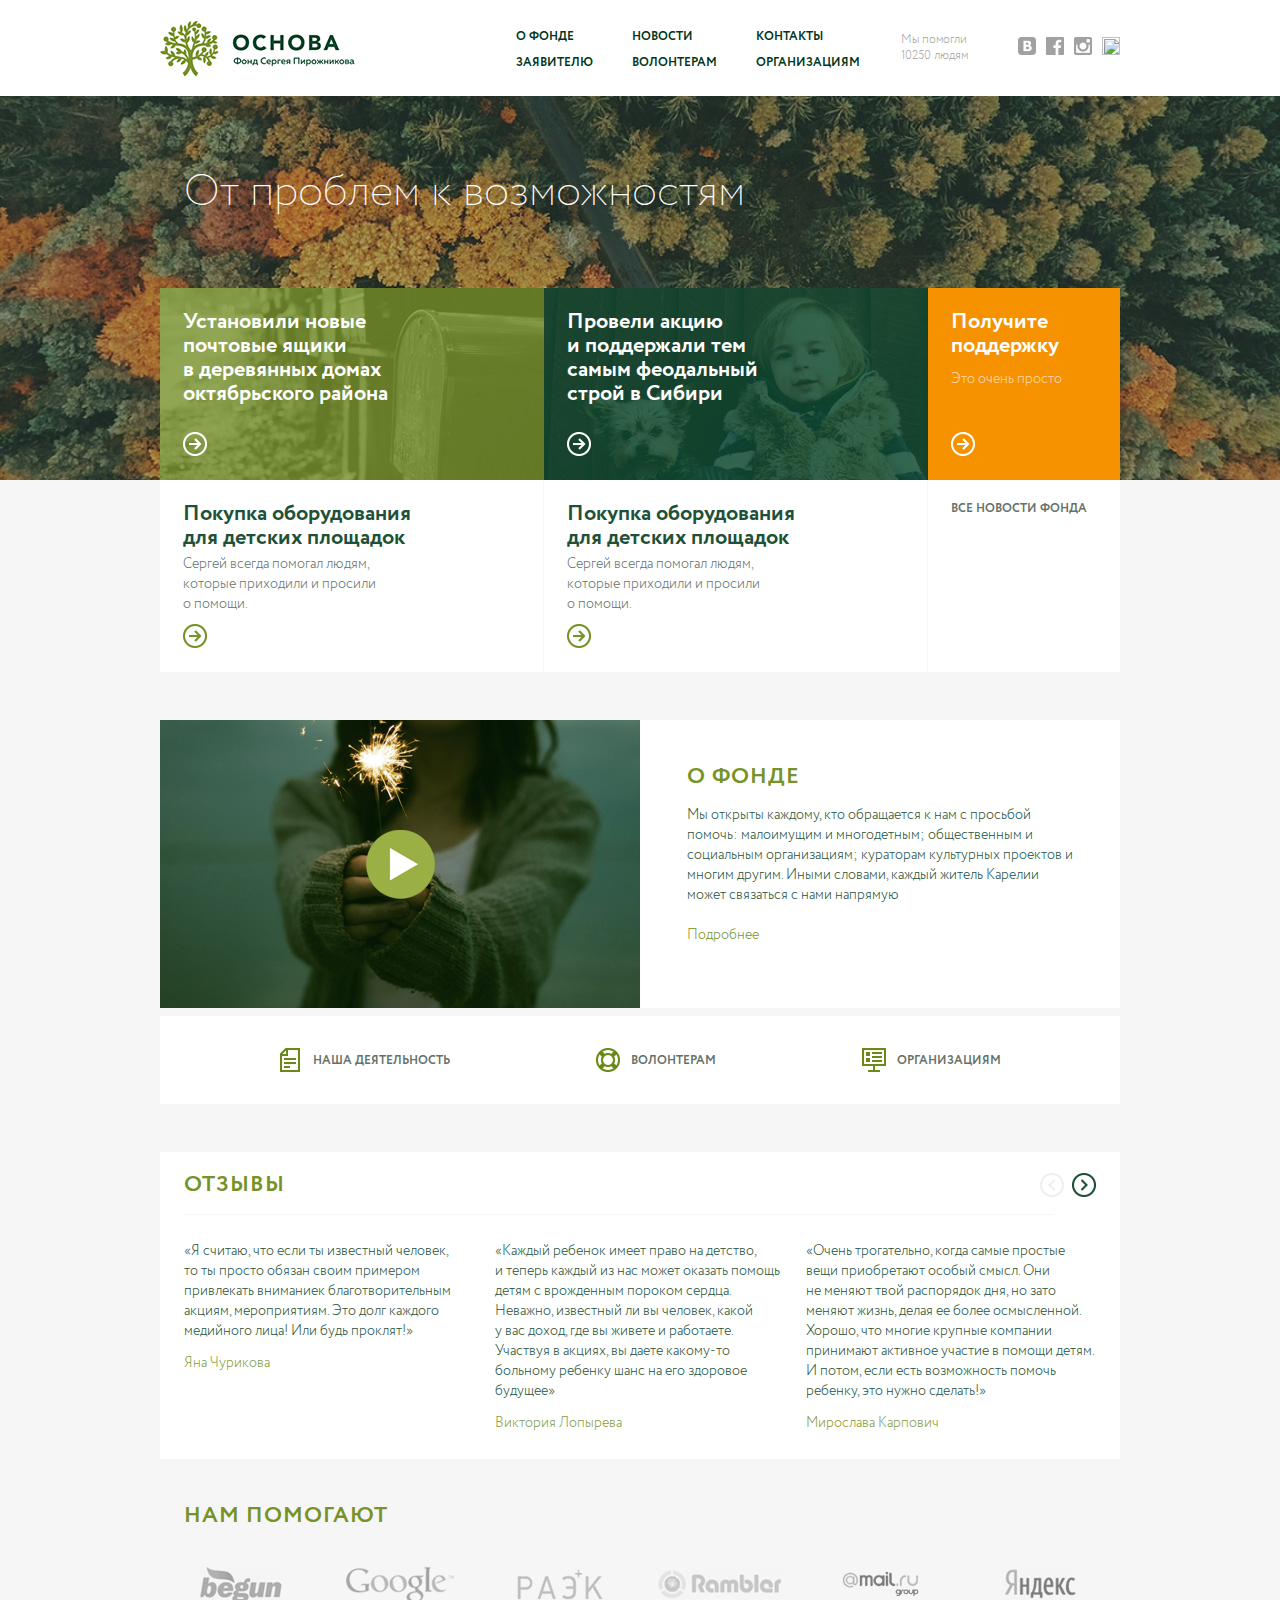
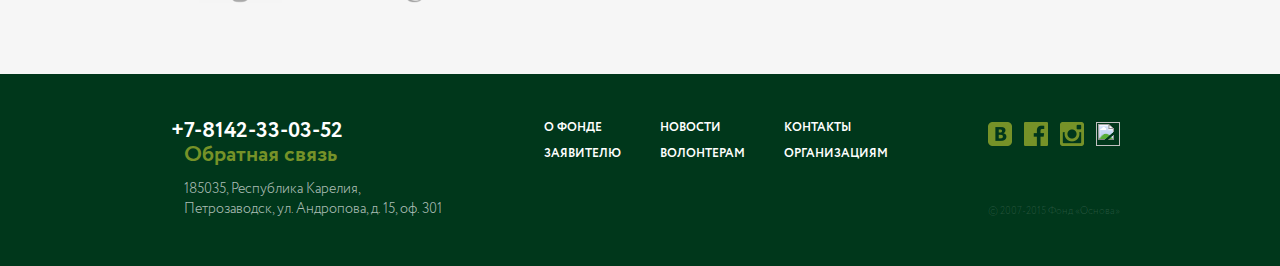
==== commit fa9e6885: "final" ====
--- a/index.html
+++ b/index.html
@@ -36,6 +36,7 @@
 				<li><a href="#"><img src="./img/vk_icon.png" width="18" height="18" alt=""></a></li>
 				<li><a href="#"><img src="./img/fb_icon.png" width="18" height="18" alt=""></a></li>
 				<li><a href="#"><img src="./img/in_icon.png" width="18" height="18" alt=""></a></li>
+				<li><a href="#"><img src="./img/tw_icon.png" width="18" height="18" alt=""></a></li>
 			</ul>
 		</header>
 		<div class="introduction">
@@ -86,7 +87,7 @@
 					</div>
 				</div>
 				<ul>
-					<li><a href="#" class="icon1">Презентация фонда</a></li>
+					<!--<li><a href="#" class="icon1">Презентация фонда</a></li>-->
 					<li><a href="#" class="icon2">Наша деятельность</a></li>
 					<li><a href="#" class="icon3">Волонтерам</a></li>
 					<li><a href="#" class="icon4">Организациям</a></li>
@@ -179,6 +180,7 @@
 			<li><a href="#"><img src="./img/vk_f_icon.png" width="24" height="24" alt=""></a></li>
 			<li><a href="#"><img src="./img/fb_f_icon.png" width="24" height="24" alt=""></a></li>
 			<li><a href="#"><img src="./img/in_f_icon.png" width="24" height="24" alt=""></a></li>
+			<li><a href="#"><img src="./img/tw_f_icon.png" width="24" height="24" alt=""></a></li>
 		</ul>
 		<p class="copy">© 2007-2015  Фонд «Основа»</p>
 	</footer>
--- a/css/style.css
+++ b/css/style.css
@@ -162,7 +162,7 @@
 	position:absolute;
 	left:50%;
 	top:29px;
-	margin:0 0 0 -96px;
+	margin:0 0 0 -124px;
 }
 header nav ul {
 	margin:0;
@@ -197,7 +197,7 @@
 	line-height:16px;
 	font-weight:300;
 	padding:0;
-	margin:0 0 0 289px;
+	margin:0 0 0 261px;
 }
 header > ul {
 	position:absolute;
@@ -438,7 +438,7 @@
 .about-i ul li {
 	display:inline-block;
 	vertical-align:top;
-	margin:0 26px 10px 27px;
+	margin:0 66px 10px 67px;
 }
 .about-i ul li a {
 	display:block;
@@ -667,7 +667,7 @@
 .about-b {
 	margin:46px 0 0;
 }
-.about-b .core {
+.about-b > div {
 	clear:both;
 	overflow:hidden;
 	background:#ffffff;
@@ -710,7 +710,7 @@
 .about-b .information ul li a {
 	color:#769127;
 }
-.about-b .core .video {
+.about-b .video {
 	overflow:hidden;
 	position:relative;
 	float:right;
@@ -741,15 +741,79 @@
 .about-b .video a:hover {
 	opacity:0.9;
 }
-.about-b .description {
-	padding:26px 24px 26px;
-	margin:8px 0 0;
-	background:#ffffff;
-}
-.about-b .description p {
-	color:#65716a;
-	font-size:14px;
-	line-height:20px;
+.intro-s {
+	clear:both;
+	overflow:hidden;
+	margin:48px 0 0;
+	background:url('../img/intro_bg.png') repeat-y center;
+}
+.intro-s > div {
+	float:left;
+	width:50%;
+	padding:19px 24px 22px;
+	-moz-box-shadow:border-box;
+	-webkit-box-shadow:border-box;
+	box-sizing:border-box;
+}	
+.intro-s h2 {
+	color:#779229;
+	font-size:22px;
+	line-height:28px;
+	text-transform:uppercase;
+	letter-spacing:1px;
+	padding:0 0 16px;
+	margin:0 0 25px;
+	border-bottom:1px solid #f3f0e6;
+}
+.intro-s p {
+	color:#65716a;
+	font-size:14px;
+	line-height:20px;
+	margin:0;
+}
+.intro-s ul {
+	margin:-6px 0 20px;
+}
+.intro-s ul li {
+	position:relative;
+	min-height:106px;
+	padding:0 0 0 119px;
+	margin:20px 0 0;
+}
+.intro-s ul li img {
+	position:absolute;
+	left:0;
+	top:50%;
+	width:96px;
+	height:96px;
+	margin-top:-49px;
+	-webkit-border-radius:50%;
+	-moz-border-radius:50%;
+	border-radius:50%;
+}
+.intro-s ul li div {
+	display:inline-block;
+	width:313px;
+	vertical-align:middle;
+	margin:0 -3px 0 0;
+	transition:opacity 0.1s linear;
+	-webkit-transition:opacity 0.1s linear;
+	-moz-transition:opacity 0.1s linear;
+	-o-transition:opacity 0.1s linear;
+	opacity:0;
+}
+.intro-s ul li h5 {
+	color:#1b4530;
+	font-size:12px;
+	line-height:20px;
+	text-transform:uppercase;
+	padding:0;
+	margin:0 0 4px;
+}
+.intro-s > div:first-child h2 {
+	border-bottom:1px solid #f6f6f6;
+}
+.intro-s > div:first-child p {
 	margin:0 0 20px;
 }
 .infographics-b {
@@ -850,7 +914,6 @@
 	margin:0 0 10px;
 }
 .infographics-b p {
-	color:#296049;
 	font-size:14px;
 	line-height:20px;
 	margin:0 0 20px;
@@ -944,6 +1007,7 @@
 	margin:48px 0 0;
 }
 .peoples-b > div {
+	overflow:hidden;
 	position:relative;
 	min-height:394px;
 	margin:48px 0 0;
@@ -959,14 +1023,14 @@
 	top:0;
 	z-index:5;
 	width:392px;
-	height:394px;
+	height:1000px;
 }
 .peoples-b .photo img {
 	position:absolute;
 	left:0;
 	top:0;
-	min-width:392px;
-	min-height:394px;
+	width:392px;
+	height:auto;
 }
 .peoples-b .core {
 	padding:44px 64px 38px 440px;
